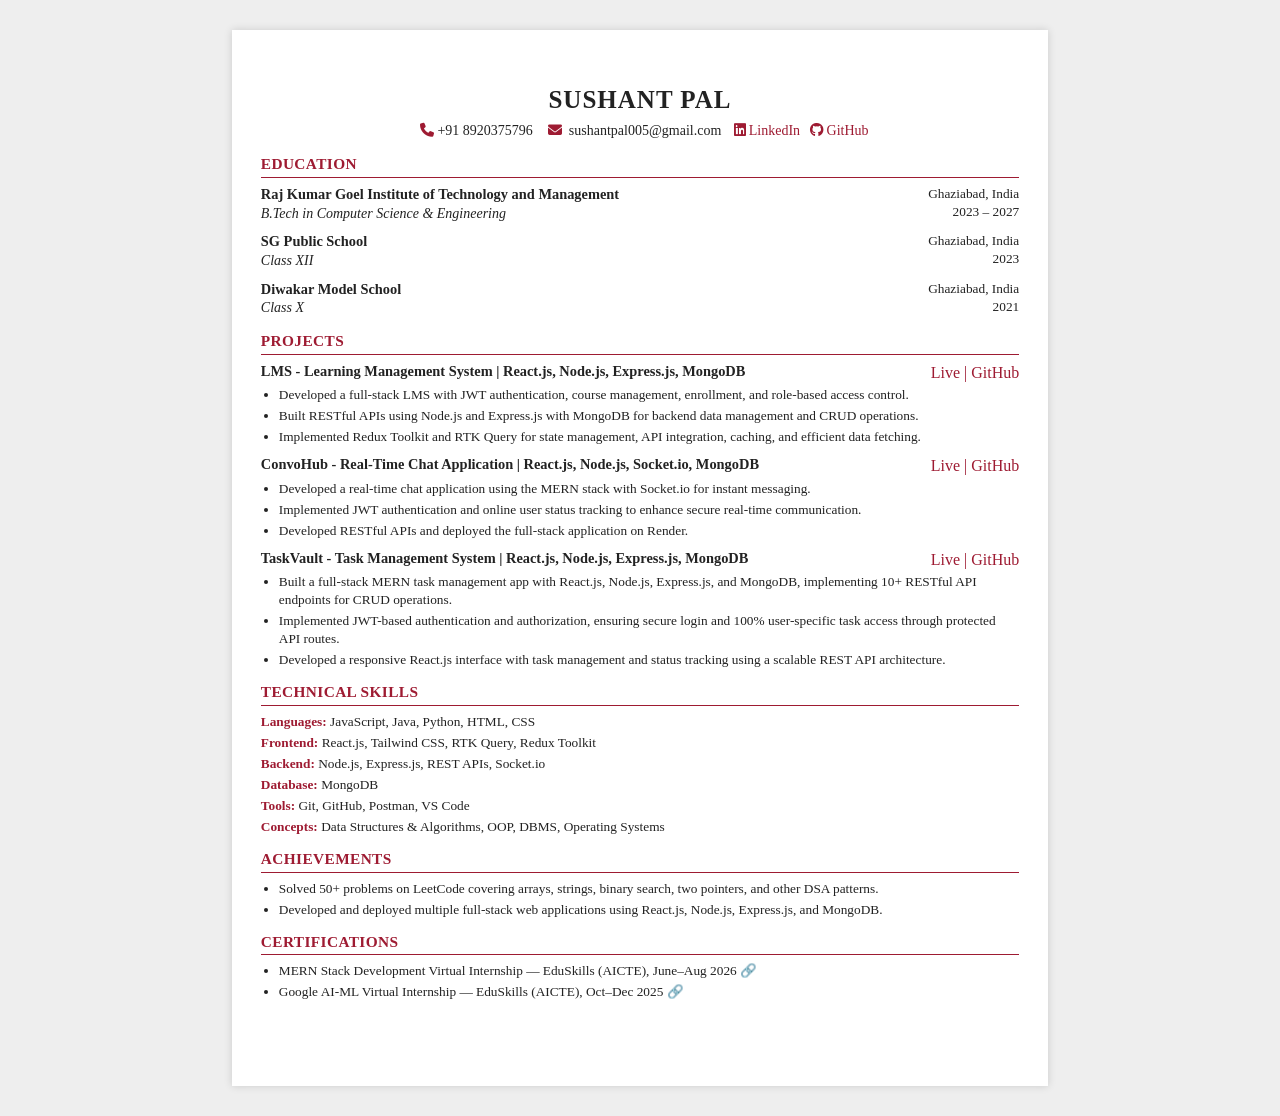
==== index1.html @ 548686b4 "Update Resume" ====
<!DOCTYPE html>
<html lang="en">

<head>
    <meta charset="UTF-8">
    <meta name="viewport" content="width=device-width, initial-scale=1.0">
    <title>Resume - Sushant Pal</title>
    <link rel="stylesheet" href="style1.css">
    <link rel="stylesheet" href="https://cdnjs.cloudflare.com/ajax/libs/font-awesome/6.5.2/css/all.min.css">
</head>

<body>

    <div class="resume">

        <!-- HEADER -->
        <header class="header">
            <h1>SUSHANT PAL</h1>

            <div class="contact">
                <span></span>
                <span><i class="fa-solid fa-phone"></i>+91 8920375796</span>
                <span></span>
                <span><i class="fa-solid fa-envelope"></i> sushantpal005@gmail.com</span>
                <span></span>
                <a href="https://www.linkedin.com/in/sushant-pal-5a419035a/"><i
                        class="fa-brands fa-linkedin"></i>LinkedIn</a>
                <span></span>
                <a href="https://github.com/sushantpal005-pixel"><i class="fa-brands fa-github"></i>GitHub</a>
            </div>
        </header>


        <!-- EDUCATION -->
        <section>
            <h2>EDUCATION</h2>

            <div class="entry">
                <div class="entry-header">
                    <div>
                        <h3>Raj Kumar Goel Institute of Technology and Management</h3>
                        <p class="degree">B.Tech in Computer Science & Engineering</p>
                    </div>

                    <div class="right">
                        <span>Ghaziabad, India</span>
                        <span>2023 – 2027</span>
                    </div>
                </div>


            </div>

            <div class="entry">
                <div class="entry-header">
                    <div>
                        <h3>SG Public School</h3>
                        <p class="degree">Class XII</p>
                    </div>

                    <div class="right">
                        <span>Ghaziabad, India</span>
                        <span>2023</span>
                    </div>
                </div>


            </div>

            <div class="entry">
                <div class="entry-header">
                    <div>
                        <h3>Diwakar Model School</h3>
                        <p class="degree">Class X</p>
                    </div>

                    <div class="right">
                        <span>Ghaziabad, India</span>
                        <span>2021</span>
                    </div>
                </div>


            </div>
        </section>





        <!-- PROJECTS -->
        <section>
            <h2>PROJECTS</h2>

            <div class="entry">
                <div class="entry-header">
                    <div>
                        <h3>LMS - Learning Management System | React.js, Node.js, Express.js, MongoDB</h3>
                    </div>

                    <span class="live">
                        <a href="https://lms-onlinelearning.onrender.com/">Live | </a>
                        <a href="https://github.com/sushantpal005-pixel/LMS-Deploy">GitHub</a>
                    </span>
                </div>

                <ul>
                    <li>

                        Developed a full-stack LMS with JWT authentication, course management, enrollment, and
                        role-based access control.
                    </li>

                    <li>

                        Built RESTful APIs using Node.js and Express.js with MongoDB for backend data management and
                        CRUD operations.
                    </li>

                    <li>

                        Implemented Redux Toolkit and RTK Query for state management, API integration, caching, and
                        efficient data fetching.
                    </li>
                </ul>
            </div>


            <div class="entry">
                <div class="entry-header">
                    <div>
                        <h3>ConvoHub - Real-Time Chat Application | React.js, Node.js, Socket.io, MongoDB</h3>
                    </div>

                    <div class="live">
                        <a href="https://convohub-ju3o.onrender.com/">Live | </a>
                        <a href="https://github.com/sushantpal005-pixel/convoHub-mern">GitHub</a>
                    </div>
                </div>

                <ul>
                    <li>
                        Developed a real-time chat application using the MERN stack with Socket.io for instant
                        messaging.
                    </li>

                    <li>
                        <!-- Implemented user authentication and online user status tracking to enhance real-time communication. -->
                        Implemented JWT authentication and online user status tracking to enhance secure real-time
                        communication.
                    </li>
                    <li>
                        Developed RESTful APIs and deployed the full-stack application on Render.
                    </li>
                </ul>
            </div>


            <div class="entry">
                <div class="entry-header">
                    <div>
                        <h3>
                            TaskVault - Task Management System | React.js, Node.js,
                            Express.js, MongoDB
                        </h3>
                    </div>

                    <div class="live">
                        <a href="https://taskvault-q0fl.onrender.com">Live | </a>
                        <a href="https://github.com/sushantpal005-pixel/TaskVault">GitHub</a>
                    </div>
                </div>

                <ul>
                    <li>
                        Built a full-stack MERN task management app with React.js,
                        Node.js, Express.js, and MongoDB, implementing 10+ RESTful API
                        endpoints for CRUD operations.
                    </li>
                    <li>
                        Implemented JWT-based authentication and authorization, ensuring
                        secure login and 100% user-specific task access through protected
                        API routes.
                    </li>
                    <li>
                        Developed a responsive React.js interface with task management and
                        status tracking using a scalable REST API architecture.
                    </li>
                </ul>
            </div>



        </section>


        <!-- TECHNICAL SKILLS -->
        <section>
            <h2>TECHNICAL SKILLS</h2>

            <div class="skills">
                <p>
                    <strong>Languages:</strong>
                    JavaScript, Java, Python, HTML, CSS
                </p>

                <p>
                    <strong>Frontend:</strong>
                    React.js, Tailwind CSS, RTK Query, Redux Toolkit
                </p>

                <p>
                    <strong>Backend:</strong>
                    Node.js, Express.js, REST APIs, Socket.io
                </p>

                <p>
                    <strong>Database:</strong>
                    MongoDB
                </p>

                <p>
                    <strong>Tools:</strong>
                    Git, GitHub, Postman, VS Code
                </p>

                <p>
                    <strong>Concepts:</strong>
                    Data Structures & Algorithms, OOP, DBMS, Operating Systems
                </p>
            </div>
        </section>


        <!-- ACHIEVEMENTS -->
        <section>
            <h2>ACHIEVEMENTS</h2>

            <ul>
                <li>
                    Solved 50+ problems on LeetCode covering arrays, strings, binary
                    search, two pointers, and other DSA patterns.
                </li>

                <li>
                    Developed and deployed multiple full-stack web applications using
                    React.js, Node.js, Express.js, and MongoDB.

                </li>
            </ul>
        </section>


        <!-- CERTIFICATIONS -->
        <section>
            <h2>CERTIFICATIONS</h2>

            <div class="entry">
                <ul>
                    <li>
                        MERN Stack Development Virtual Internship — EduSkills (AICTE), June–Aug 2026
                        <a href="https://drive.google.com/file/d/1YfRNL2fvGr2Np6_k_UJyIWedV8DKwiIe/view"
                            target="_blank">🔗</a>
                    </li>
                    <li>
                        Google AI-ML Virtual Internship — EduSkills (AICTE), Oct–Dec 2025
                        <a href="https://drive.google.com/file/d/1X8uutxvXl7afaY8rcq-pn6VbrRrVUR4I/view"
                            target="_blank">🔗</a>
                    </li>

                </ul>
            </div>
        </section>

    </div>

</body>

</html>
---- style1.css ----
* {
    margin: 0;
    padding: 0;
    box-sizing: border-box;
}

body {
    background: #eeeeee;
    font-family: "Times New Roman", Times, serif;
    color: #222;
    line-height: 1.35;
}




.contact i {
    color: #9e1b32;
    margin-right: 3px;
}


.resume {
    width: 8.5in;
    min-height: 11in;
    margin: 30px auto;
    padding: 0.55in 0.3in;
    background: white;
    box-shadow: 0 0 8px rgba(0, 0, 0, 0.15);
}


/* ================================
   HEADER
   ================================ */

.header {
    text-align: center;
    margin-bottom: 14px;
}

.header h1 {
    font-size: 25px;
    font-weight: bold;
    letter-spacing: 1px;
    margin-bottom: 5px;
}

.contact {
    font-size: 10.5pt;
}

.contact span {
    margin: 0 3px;
}

a {
    color: #9e1b32;
    text-decoration: none;
}

a:hover {
    text-decoration: underline;
}


/* ================================
   SECTION
   ================================ */

section {
    margin-top: 13px;
}

section h2 {
    font-size: 11.5pt;
    font-weight: bold;

    color: #9e1b32;

    border-bottom: 1.5px solid #9e1b32;

    padding-bottom: 2px;
    margin-bottom: 7px;

    letter-spacing: 0.4px;
}


/* ================================
   ENTRY
   ================================ */

.entry {
    margin-bottom: 9px;
}

.entry-header {
    display: flex;
    justify-content: space-between;
    align-items: flex-start;
}

.entry-header h3 {
    font-size: 10.8pt;
    font-weight: bold;
}

.degree,
.company {
    font-size: 10.5pt;
    font-style: italic;
}

.right {
    display: flex;
    flex-direction: column;
    text-align: right;

    font-size: 10pt;
    white-space: nowrap;
}

.left {
    display: flex;
    text-align: right;
    font-size: 10pt;
    white-space: nowrap;
}


/* ================================
   BODY TEXT
   ================================ */

.details {
    font-size: 10pt;
    margin-top: 2px;
}

ul {
    margin-top: 3px;
    padding-left: 18px;
}

li {
    font-size: 10pt;
    margin-bottom: 3px;
}

p {
    font-size: 10pt;
}


/* ================================
   SKILLS
   ================================ */

.skills p {
    margin-bottom: 3px;
}

.skills strong {
    color: #9e1b32;
}


/* ================================
   PRINT
   ================================ */

@media print {

    body {
        background: white;
    }

    .resume {
    width: 100%;
    min-height: auto;
    margin: 0;
    padding: 0.5in 0.3in;
    box-shadow: none;
}

    a {
        color: #9e1b32;
    }
}


/* ================================
   MOBILE
   ================================ */

@media screen and (max-width: 900px) {

    .resume {
        width: 95%;
        min-height: auto;
        margin: 10px auto;
        padding: 30px;
    }

    .entry-header {
        gap: 20px;
    }
}

@media screen and (max-width: 600px) {

    .resume {
        width: 100%;
        min-height: auto;
        padding: 15px 10px;
        margin: 0;
        box-shadow: none;
    }

    .header {
        margin-bottom: 10px;
    }

    .header h1 {
        font-size: 22px;
    }

    .contact {
        font-size: 9.5pt;
        line-height: 1.5;
    }

    section {
        margin-top: 10px;
    }

    section h2 {
        font-size: 11pt;
    }

    .entry-header {
        flex-direction: column;
    }

    .right {
        text-align: left;
        margin-top: 2px;
    }

    .details,
    li,
    p {
        font-size: 9.5pt;
    }
}
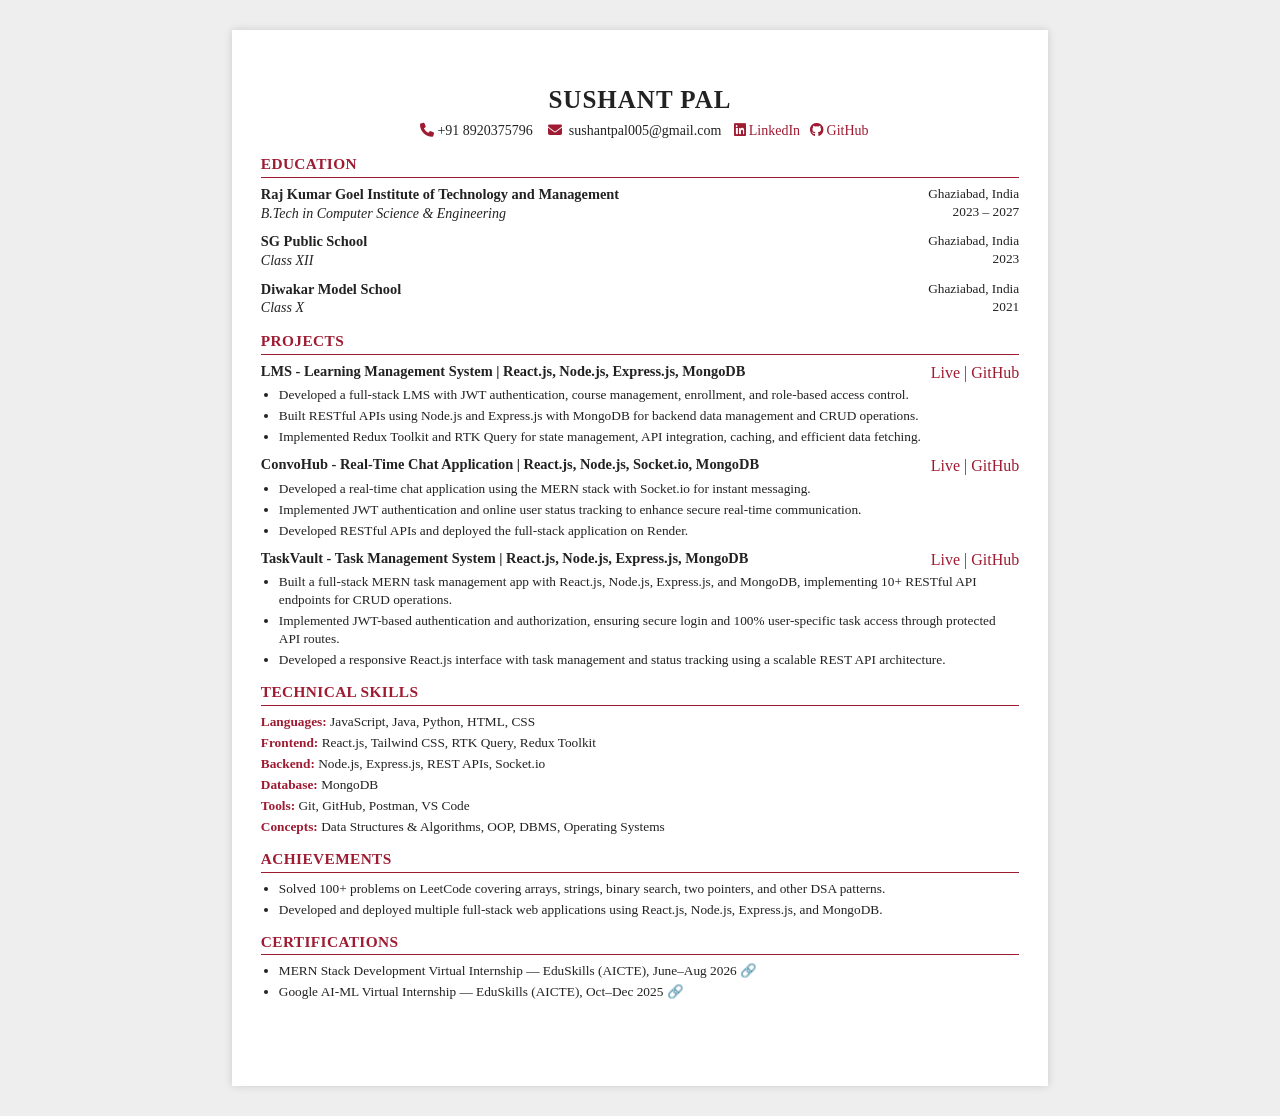
==== commit 40022e90: "Updated Resume" ====
--- a/index1.html
+++ b/index1.html
@@ -228,6 +228,7 @@
                     <strong>Concepts:</strong>
                     Data Structures & Algorithms, OOP, DBMS, Operating Systems
                 </p>
+                
             </div>
         </section>
 
@@ -238,7 +239,7 @@
 
             <ul>
                 <li>
-                    Solved 50+ problems on LeetCode covering arrays, strings, binary
+                    Solved 100+ problems on LeetCode covering arrays, strings, binary
                     search, two pointers, and other DSA patterns.
                 </li>
 
